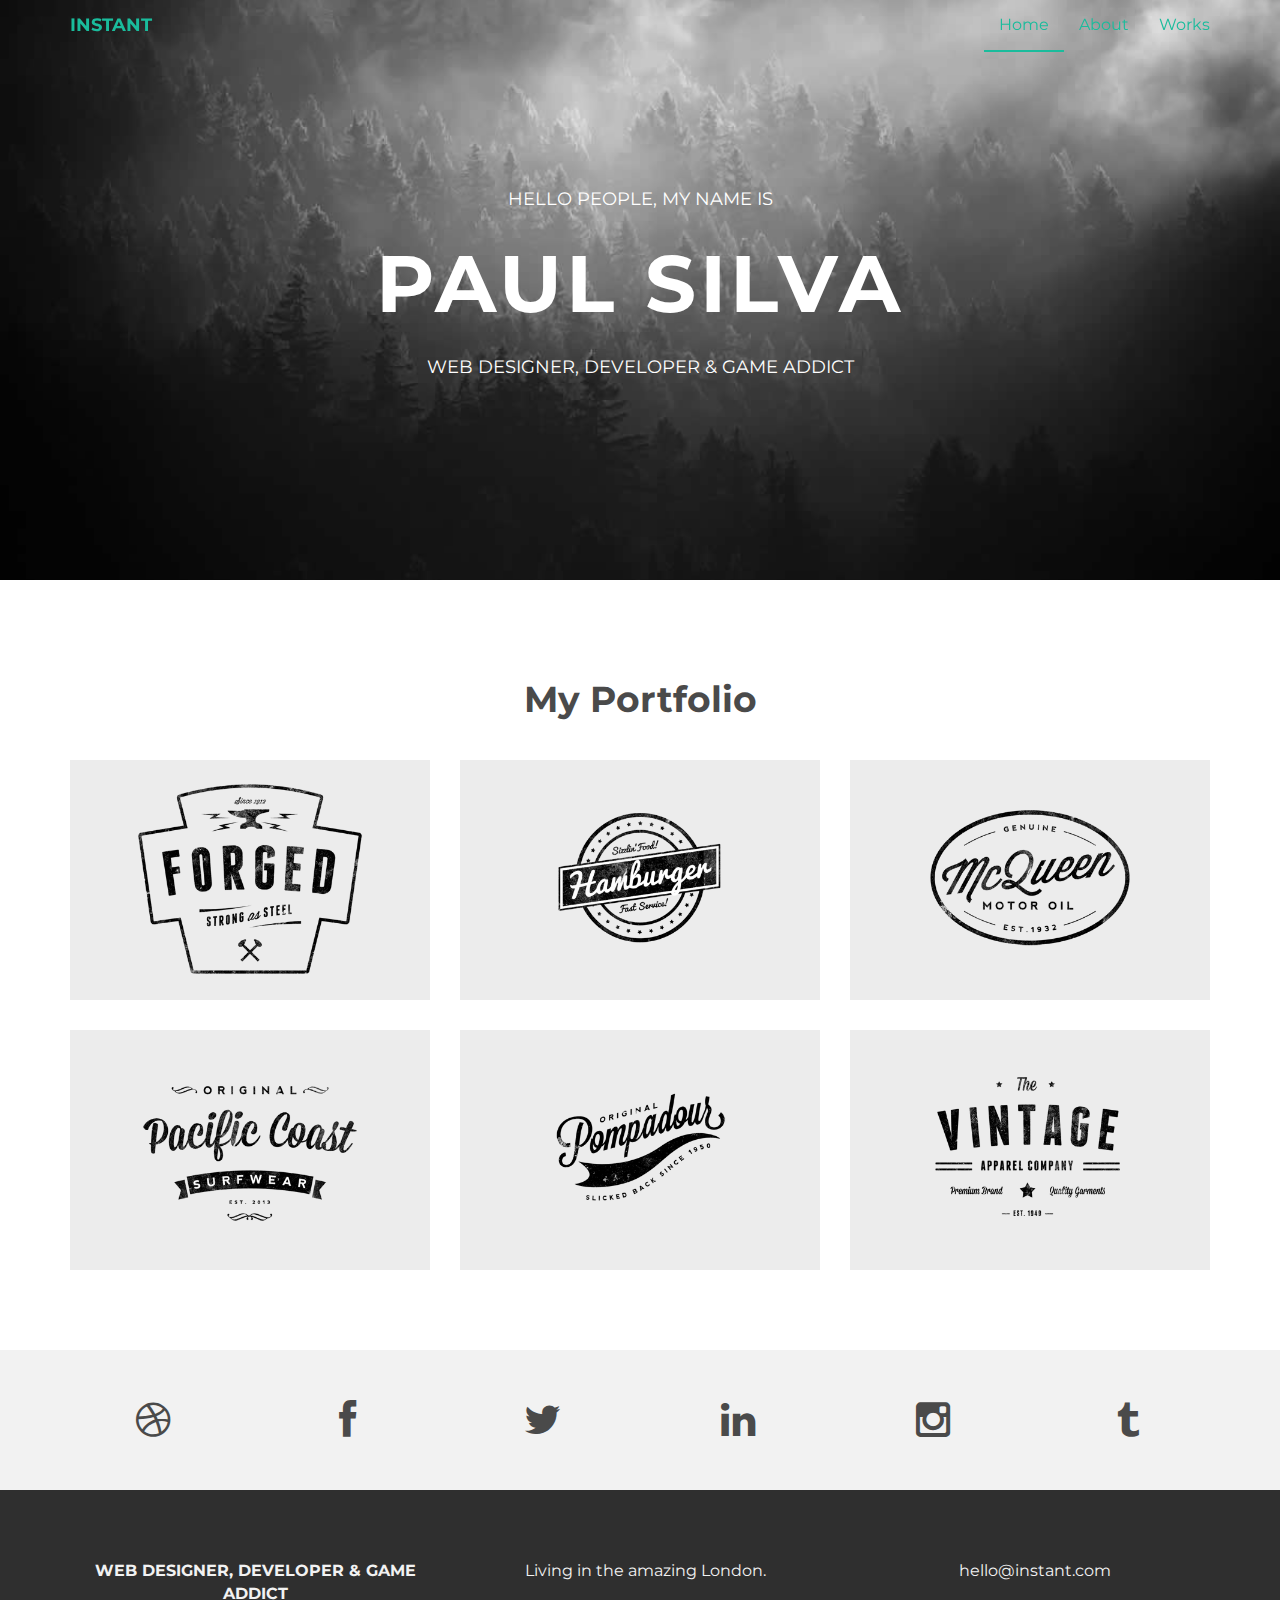
==== index.html @ fdb471a7 "initial commit" ====
<!DOCTYPE html>
<html lang="en">
  <head>
    <meta charset="utf-8">
    <meta http-equiv="X-UA-Compatible" content="IE=edge">
    <meta name="viewport" content="width=device-width, initial-scale=1">
    <meta name="description" content="">
    <meta name="author" content="">
    <link rel="shortcut icon" href="assets/ico/favicon.ico">

    <title>INSTANT - Bootstrap Theme</title>

    <!-- Bootstrap core CSS -->
    <link href="assets/css/bootstrap.css" rel="stylesheet">

    <!-- Custom styles for this template -->
    <link href="assets/css/style.css" rel="stylesheet">
    <link href="assets/css/font-awesome.min.css" rel="stylesheet">

    <!-- Just for debugging purposes. Don't actually copy this line! -->
    <!--[if lt IE 9]><script src="../../assets/js/ie8-responsive-file-warning.js"></script><![endif]-->

    <!-- HTML5 shim and Respond.js IE8 support of HTML5 elements and media queries -->
    <!--[if lt IE 9]>
      <script src="https://oss.maxcdn.com/libs/html5shiv/3.7.0/html5shiv.js"></script>
      <script src="https://oss.maxcdn.com/libs/respond.js/1.4.2/respond.min.js"></script>
    <![endif]-->
  </head>

  <body>

    <!-- Static navbar -->
    <div class="navbar navbar-default navbar-fixed-top" role="navigation">
      <div class="container">
        <div class="navbar-header">
          <button type="button" class="navbar-toggle" data-toggle="collapse" data-target=".navbar-collapse">
            <span class="sr-only">Toggle navigation</span>
            <span class="icon-bar"></span>
            <span class="icon-bar"></span>
            <span class="icon-bar"></span>
          </button>
          <a class="navbar-brand" href="index.html">INSTANT</a>
        </div>
        <div class="navbar-collapse collapse">
          <ul class="nav navbar-nav navbar-right">
            <li class="active"><a href="index.html">Home</a></li>
            <li><a href="about.html">About</a></li>
            <li><a href="#works">Works</a></li>
          </ul>
        </div><!--/.nav-collapse -->
      </div>
    </div>


	<div id="headerwrap">
	    <div class="container">
			<div class="row">
				<div class="col-lg-6 col-lg-offset-3">
					<h4>HELLO PEOPLE, MY NAME IS</h4>
					<h1>PAUL SILVA</h1>
					<h4>WEB DESIGNER, DEVELOPER & GAME ADDICT</h4>
				</div>
			</div><! --/row -->
	    </div> <!-- /container -->
	</div><! --/headerwrap -->
	
	<section id="works"></section>
	<div class="container">
		<div class="row centered mt mb">
			<h1>My Portfolio</h1>
			
			<div class="col-lg-4 col-md-4 col-sm-4 gallery">
				<a href="work.html"><img src="assets/img/portfolio/folio01.png" class="img-responsive"></a>
			</div>
			<div class="col-lg-4 col-md-4 col-sm-4 gallery">
				<a href="work.html"><img src="assets/img/portfolio/folio02.png" class="img-responsive"></a>
			</div>
			<div class="col-lg-4 col-md-4 col-sm-4 gallery">
				<a href="work.html"><img src="assets/img/portfolio/folio03.png" class="img-responsive"></a>
			</div>
			<div class="col-lg-4 col-md-4 col-sm-4 gallery">
				<a href="work.html"><img src="assets/img/portfolio/folio04.png" class="img-responsive"></a>
			</div>
			<div class="col-lg-4 col-md-4 col-sm-4 gallery">
				<a href="work.html"><img src="assets/img/portfolio/folio05.png" class="img-responsive"></a>
			</div>
			<div class="col-lg-4 col-md-4 col-sm-4 gallery">
				<a href="work.html"><img src="assets/img/portfolio/folio06.png" class="img-responsive"></a>
			</div>
		</div><! --/row -->
	</div><! --/container -->
	
	<div id="social">
		<div class="container">
			<div class="row centered">
				<div class="col-lg-2">
					<a href="#"><i class="fa fa-dribbble"></i></a>
				</div>
				<div class="col-lg-2">
					<a href="#"><i class="fa fa-facebook"></i></a>
				</div>
				<div class="col-lg-2">
					<a href="#"><i class="fa fa-twitter"></i></a>
				</div>
				<div class="col-lg-2">
					<a href="#"><i class="fa fa-linkedin"></i></a>
				</div>
				<div class="col-lg-2">
					<a href="#"><i class="fa fa-instagram"></i></a>
				</div>
				<div class="col-lg-2">
					<a href="#"><i class="fa fa-tumblr"></i></a>
				</div>
			
			</div><! --/row -->
		</div><! --/container -->
	</div><! --/social -->

	<div id="footerwrap">
		<div class="container">
			<div class="row centered">
				<div class="col-lg-4">
					<p><b>WEB DESIGNER, DEVELOPER & GAME ADDICT</b></p>
				</div>
			
				<div class="col-lg-4">
					<p>Living in the amazing London.</p>
				</div>
				<div class="col-lg-4">
					<p>hello@instant.com</p>
				</div>
			</div>
		</div>
	</div><! --/footerwrap -->
	


    <!-- Bootstrap core JavaScript
    ================================================== -->
    <!-- Placed at the end of the document so the pages load faster -->
    <script src="https://ajax.googleapis.com/ajax/libs/jquery/1.11.0/jquery.min.js"></script>
    <script src="assets/js/bootstrap.min.js"></script>
  </body>
</html>
---- assets/css/style.css ----
/*
 * Author: Carlos Alvarez
 * URL: http://Alvarez.is
 *
 * Project Name: NYC Design
 * Version: 1.0
 * Date: 04-20-2014
 * URL: 
 */


/* ==========================================================================
   Base Styles, Bootstrap Modifications & Fonts Import
   ========================================================================== */

@import url(http://fonts.googleapis.com/css?family=Montserrat:400,700);


::-moz-selection {
    background: #f2c2c9;
    color: #a4003a;
    text-shadow: none;
}

::selection {
    background: #16a085;
    color: #a4003a;
    text-shadow: none;
}

/*
 * A better looking default horizontal rule
 */

 hr {
    display: block;
    height: 1px;
    border: 0;
    border-top: 1px solid #ccc;
    margin: 1em 0;
    padding: 0;
}

.centered {
	text-align: center
}

.mt {
	margin-top: 80px;
}

.mb {
	margin-bottom: 80px;
}

/* ==========================================================================
   General styles
   ========================================================================== */


body {
    font-family: 'Montserrat', sans-serif;
    font-weight: 400;
    font-size: 16px;

    -webkit-font-smoothing: antialiased;
    -webkit-overflow-scrolling: touch;
}

h1, h2, h3, h4, h5, h6 {
	font-weight: 700;
    color: #4a4a4a;
}


.navbar-brand {
	font-weight: 700;
}

.navbar-default .navbar-brand {
	color: #1abc9c;
}

.navbar-default {
	background-color: transparent;
	border-color: transparent;
}

.navbar-default .navbar-nav > .active > a, .navbar-default .navbar-nav > .active > a:hover, .navbar-default .navbar-nav > .active > a:focus {
	color: #1abc9c;
	background-color: transparent;
	border-bottom: 2px solid #1abc9c
}

.navbar-default .navbar-nav > li > a {
	color: #1abc9c;
}

/* ==========================================================================
   Wrap Sections
   ========================================================================== */

#headerwrap {
	background: url(../img/back.jpg) no-repeat center top;
	margin-top: -70px;
	padding-top: 250px;
	text-align:center;
	background-attachment: relative;
	background-position: center center;
	min-height: 650px;
	width: 100%;
	
    -webkit-background-size: 100%;
    -moz-background-size: 100%;
    -o-background-size: 100%;
    background-size: 100%;

    -webkit-background-size: cover;
    -moz-background-size: cover;
    -o-background-size: cover;
    background-size: cover;
}

#headerwrap h1 {
	color:#ffffff;
	padding-top: 10px;
	padding-bottom: 20px;
	letter-spacing: 4px;
	font-size: 80px;
	font-weight: bold;
}

#headerwrap h4 {
	font-weight: 400;
	color: #ffffff
}

#social {
	padding-top: 50px;
	padding-bottom: 50px;
	background-color: #f2f2f2;
}

#social i {
	font-size: 40px;
	color: #4a4a4a
}

#social i:hover {
	color: #1abc9c
}

#footerwrap {
	padding-top: 70px;
	padding-bottom: 50px;
	background-color: #2f2f2f;
}

#footerwrap p {
	color: #f2f2f2;
	margin-left: 10px;
}

#workwrap {	
	background: url(../img/work.jpg) no-repeat center top;
	margin-top: -70px;
	padding-top: 250px;
	text-align:center;
	background-attachment: relative;
	background-position: center center;
	min-height: 650px;
	width: 100%;
	
    -webkit-background-size: 100%;
    -moz-background-size: 100%;
    -o-background-size: 100%;
    background-size: 100%;

    -webkit-background-size: cover;
    -moz-background-size: cover;
    -o-background-size: cover;
    background-size: cover;
}

#workwrap h1 {
	color:#ffffff;
	padding-top: 10px;
	padding-bottom: 20px;
	letter-spacing: 4px;
	font-size: 80px;
	font-weight: bold;
}

#workwrap h4 {
	font-weight: 400;
	color: #ffffff
}

#aboutwrap {	
	background: url(../img/about.jpg) no-repeat center top;
	margin-top: -70px;
	padding-top: 250px;
	text-align:center;
	background-attachment: relative;
	background-position: center center;
	min-height: 550px;
	width: 100%;
	
    -webkit-background-size: 100%;
    -moz-background-size: 100%;
    -o-background-size: 100%;
    background-size: 100%;

    -webkit-background-size: cover;
    -moz-background-size: cover;
    -o-background-size: cover;
    background-size: cover;
}




/* Gallery */
.gallery {
	margin-top: 30px;
}

.gallery img:hover {
	opacity: 0.4;
}
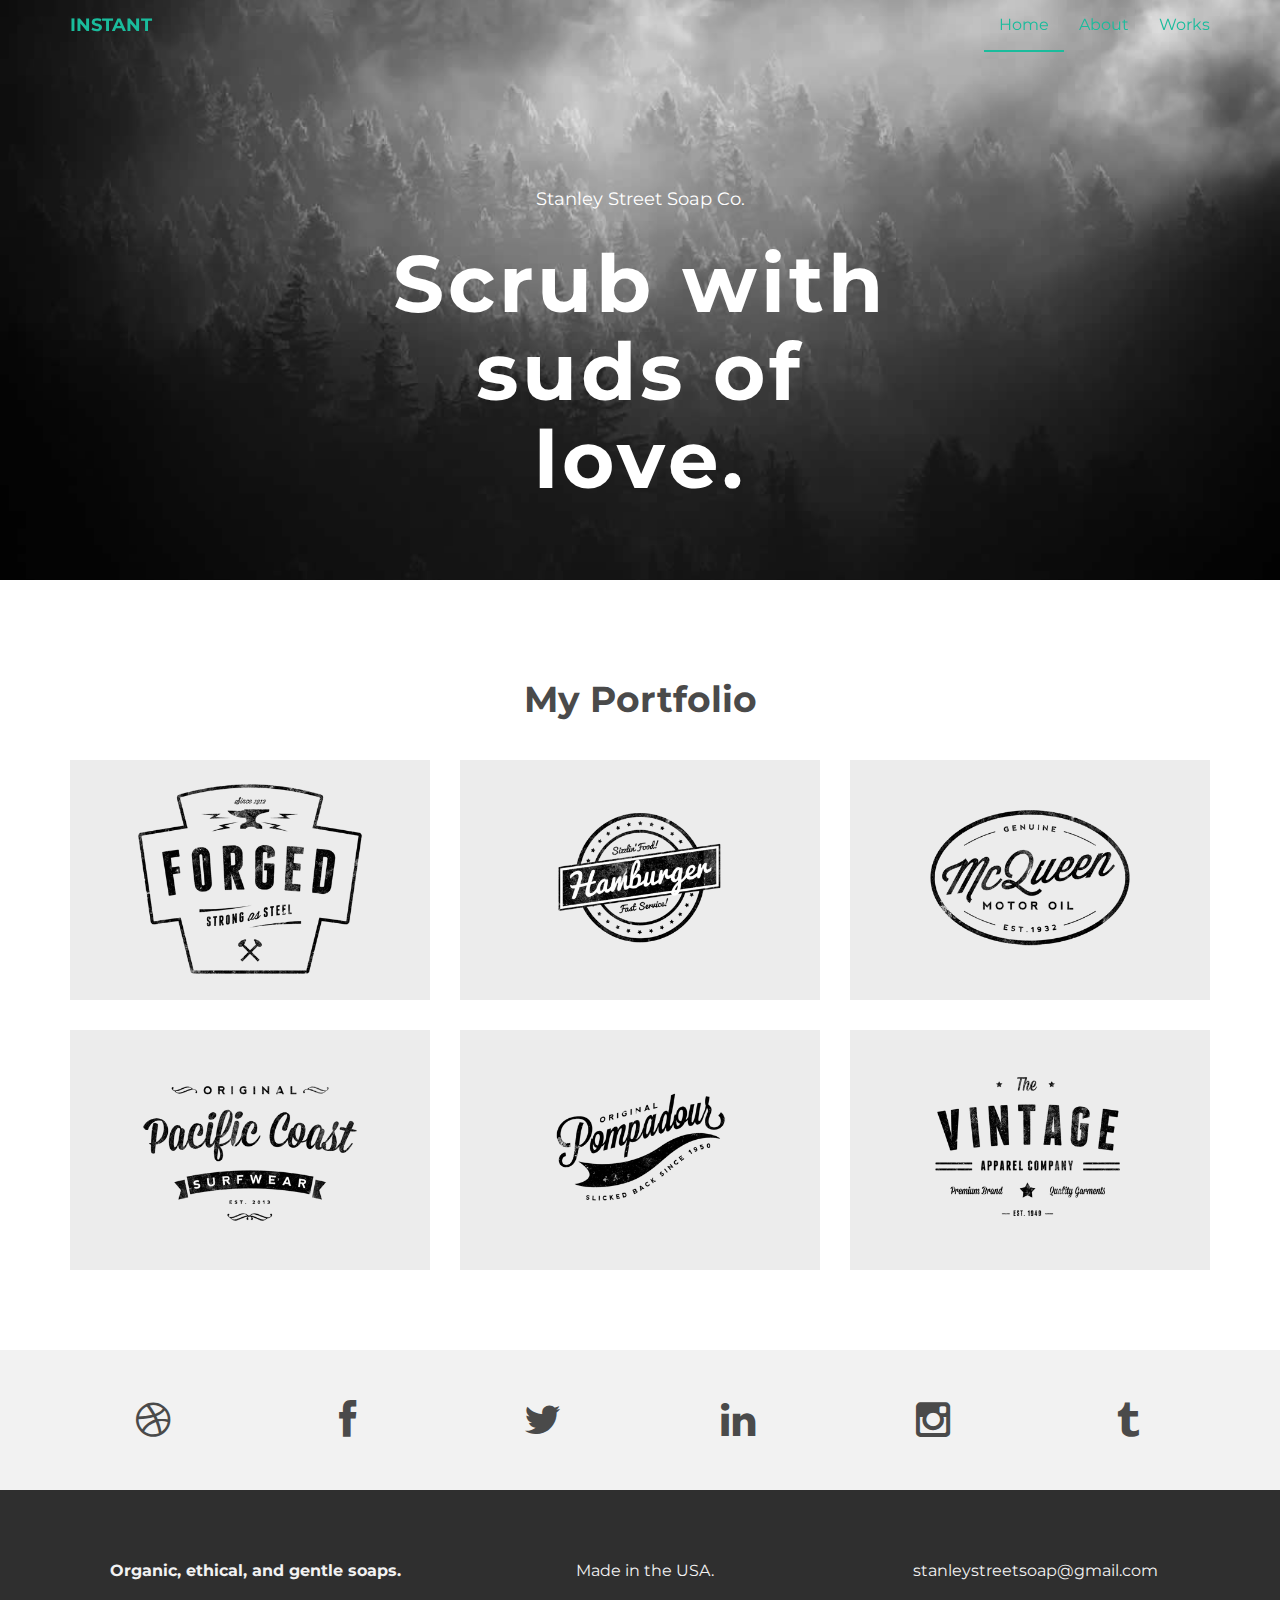
==== commit 5fabfe58: "testing some minor changes" ====
--- a/index.html
+++ b/index.html
@@ -56,9 +56,8 @@
 	    <div class="container">
 			<div class="row">
 				<div class="col-lg-6 col-lg-offset-3">
-					<h4>HELLO PEOPLE, MY NAME IS</h4>
-					<h1>PAUL SILVA</h1>
-					<h4>WEB DESIGNER, DEVELOPER & GAME ADDICT</h4>
+					<h4>Stanley Street Soap Co.</h4>
+					<h1>Scrub with suds of love.</h1>
 				</div>
 			</div><! --/row -->
 	    </div> <!-- /container -->
@@ -120,14 +119,14 @@
 		<div class="container">
 			<div class="row centered">
 				<div class="col-lg-4">
-					<p><b>WEB DESIGNER, DEVELOPER & GAME ADDICT</b></p>
+					<p><b>Organic, ethical, and gentle soaps.</b></p>
 				</div>
 			
 				<div class="col-lg-4">
-					<p>Living in the amazing London.</p>
+					<p>Made in the USA.</p>
 				</div>
 				<div class="col-lg-4">
-					<p>hello@instant.com</p>
+					<p>stanleystreetsoap@gmail.com</p>
 				</div>
 			</div>
 		</div>
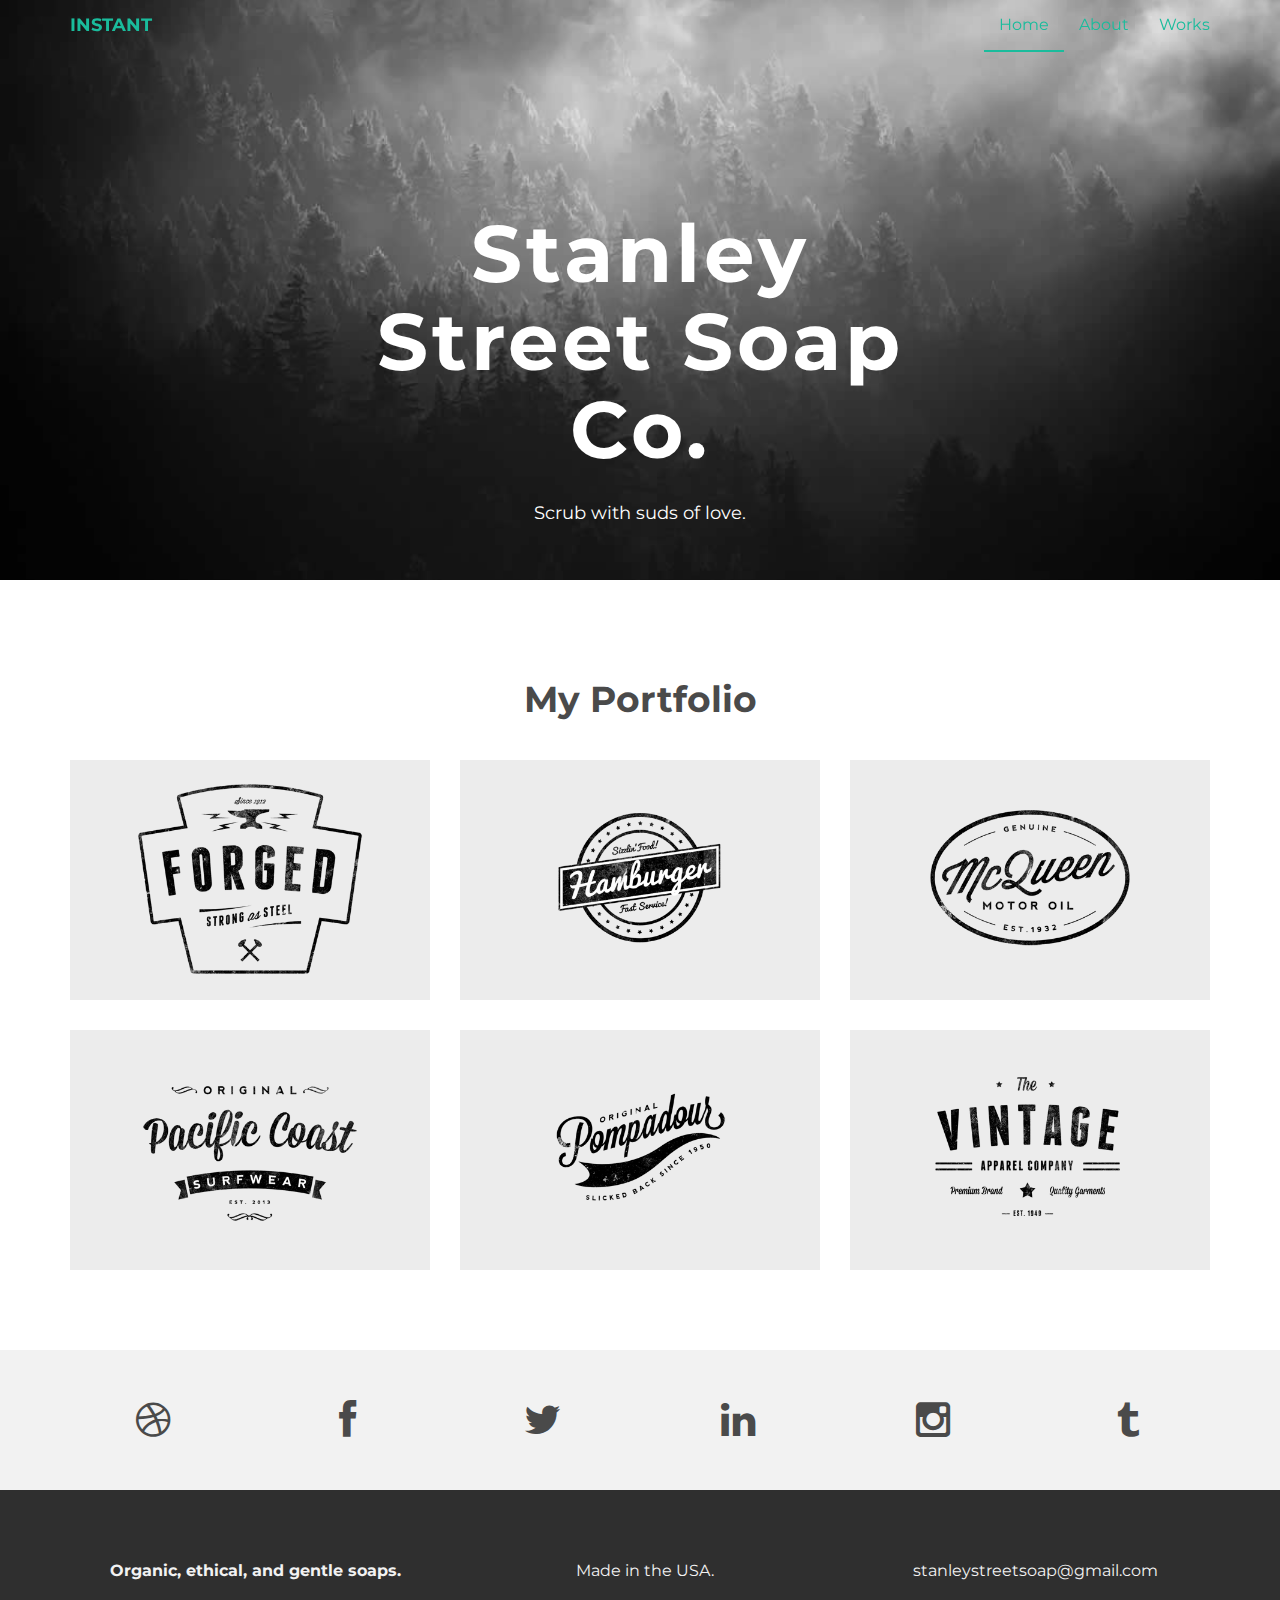
==== commit 6af8ae5f: "message" ====
--- a/index.html
+++ b/index.html
@@ -56,8 +56,8 @@
 	    <div class="container">
 			<div class="row">
 				<div class="col-lg-6 col-lg-offset-3">
-					<h4>Stanley Street Soap Co.</h4>
-					<h1>Scrub with suds of love.</h1>
+					<h1>Stanley Street Soap Co.</h1>
+					<h4>Scrub with suds of love.</h4>
 				</div>
 			</div><! --/row -->
 	    </div> <!-- /container -->
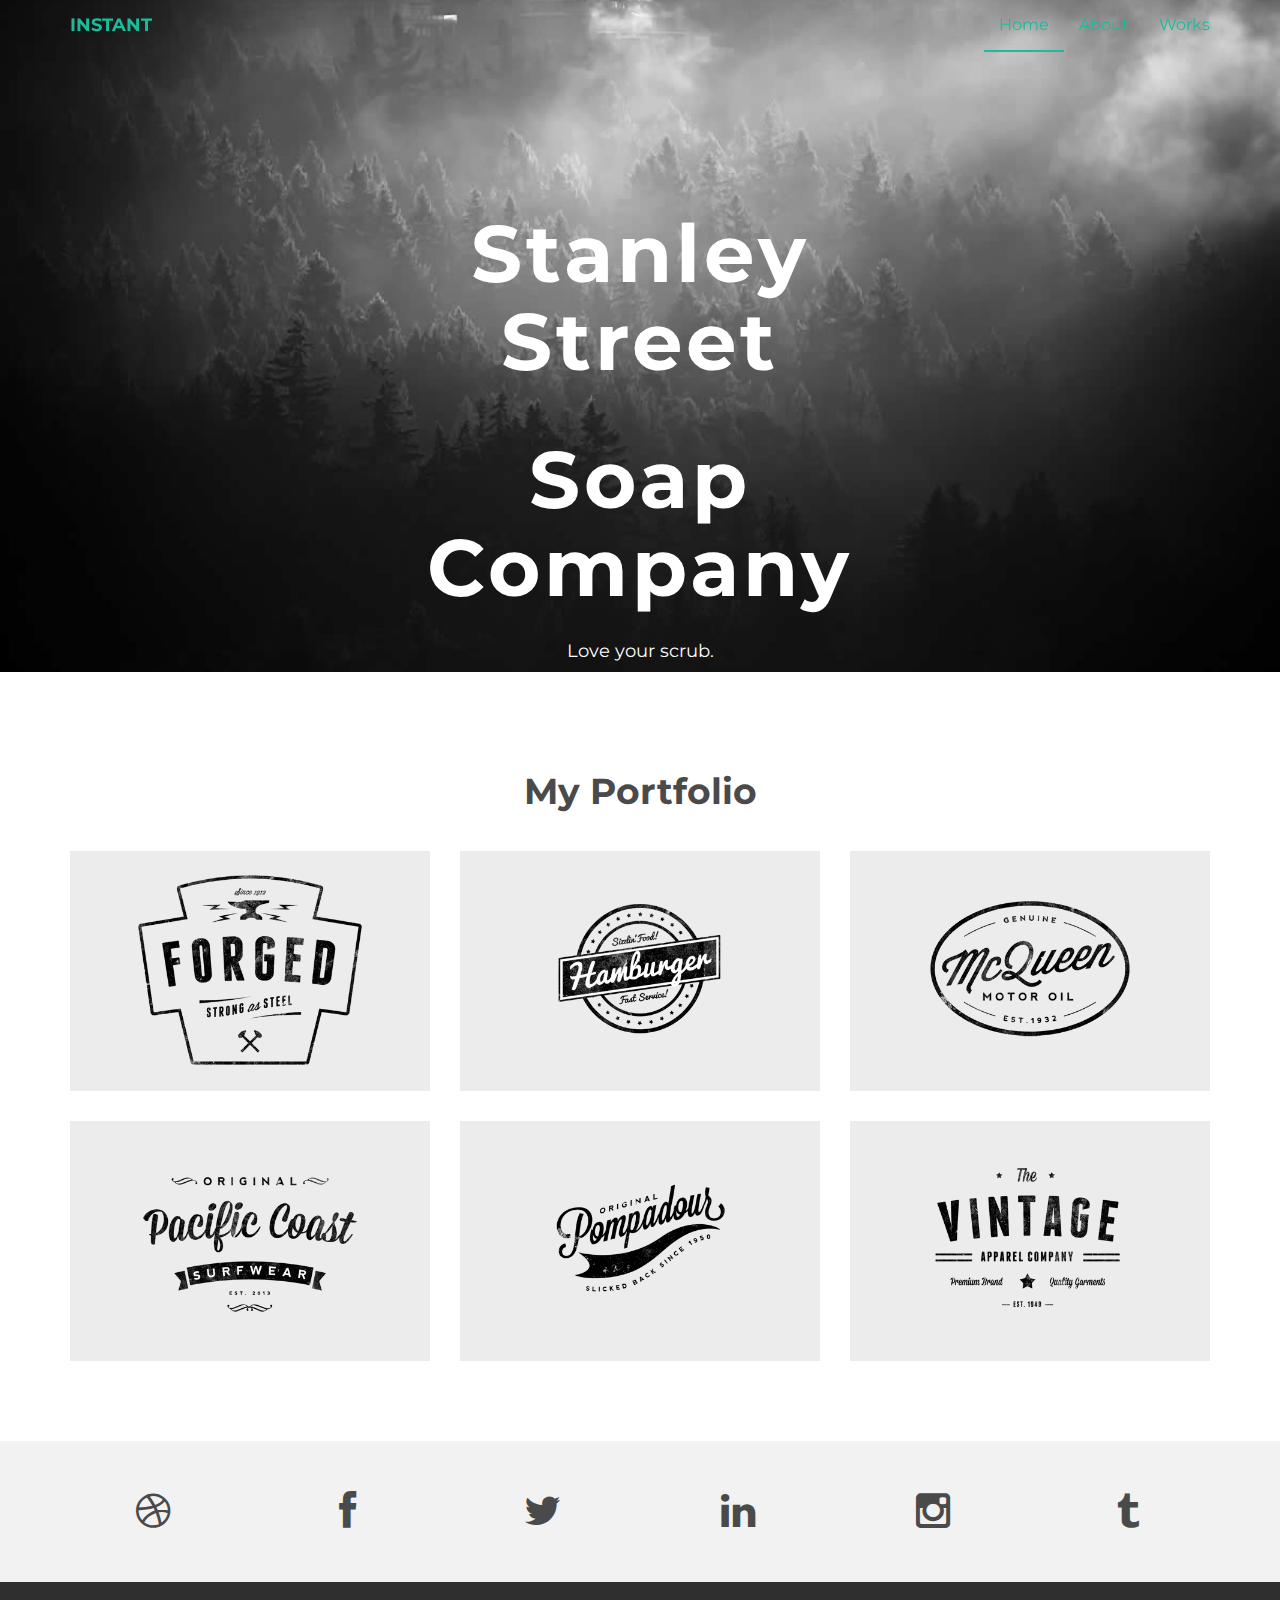
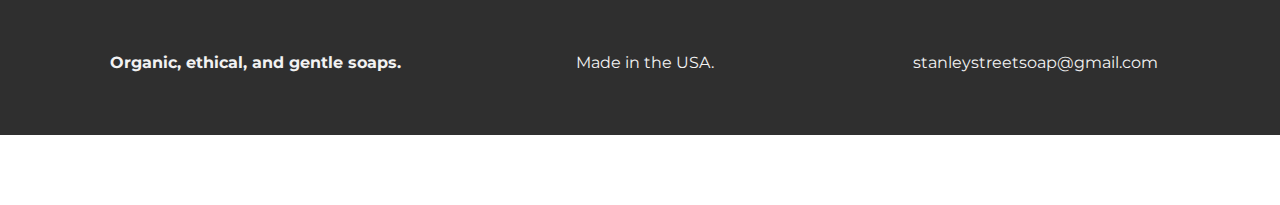
==== commit f47f9272: "Adding edits to new branch..." ====
--- a/index.html
+++ b/index.html
@@ -1,6 +1,7 @@
 <!DOCTYPE html>
 <html lang="en">
-  <head>
+
+<head>
     <meta charset="utf-8">
     <meta http-equiv="X-UA-Compatible" content="IE=edge">
     <meta name="viewport" content="width=device-width, initial-scale=1">
@@ -8,7 +9,7 @@
     <meta name="author" content="">
     <link rel="shortcut icon" href="assets/ico/favicon.ico">
 
-    <title>INSTANT - Bootstrap Theme</title>
+    <title>Home - Stanley Street Soap Co.</title>
 
     <!-- Bootstrap core CSS -->
     <link href="assets/css/bootstrap.css" rel="stylesheet">
@@ -25,113 +26,124 @@
       <script src="https://oss.maxcdn.com/libs/html5shiv/3.7.0/html5shiv.js"></script>
       <script src="https://oss.maxcdn.com/libs/respond.js/1.4.2/respond.min.js"></script>
     <![endif]-->
-  </head>
+</head>
 
-  <body>
+<body>
 
     <!-- Static navbar -->
     <div class="navbar navbar-default navbar-fixed-top" role="navigation">
-      <div class="container">
-        <div class="navbar-header">
-          <button type="button" class="navbar-toggle" data-toggle="collapse" data-target=".navbar-collapse">
+        <div class="container">
+            <div class="navbar-header">
+                <button type="button" class="navbar-toggle" data-toggle="collapse" data-target=".navbar-collapse">
             <span class="sr-only">Toggle navigation</span>
             <span class="icon-bar"></span>
             <span class="icon-bar"></span>
             <span class="icon-bar"></span>
           </button>
-          <a class="navbar-brand" href="index.html">INSTANT</a>
+                <a class="navbar-brand" href="index.html">INSTANT</a>
+            </div>
+            <div class="navbar-collapse collapse">
+                <ul class="nav navbar-nav navbar-right">
+                    <li class="active"><a href="index.html">Home</a></li>
+                    <li><a href="about.html">About</a></li>
+                    <li><a href="#works">Works</a></li>
+                </ul>
+            </div>
+            <!--/.nav-collapse -->
         </div>
-        <div class="navbar-collapse collapse">
-          <ul class="nav navbar-nav navbar-right">
-            <li class="active"><a href="index.html">Home</a></li>
-            <li><a href="about.html">About</a></li>
-            <li><a href="#works">Works</a></li>
-          </ul>
-        </div><!--/.nav-collapse -->
-      </div>
     </div>
 
 
-	<div id="headerwrap">
-	    <div class="container">
-			<div class="row">
-				<div class="col-lg-6 col-lg-offset-3">
-					<h1>Stanley Street Soap Co.</h1>
-					<h4>Scrub with suds of love.</h4>
-				</div>
-			</div><! --/row -->
-	    </div> <!-- /container -->
-	</div><! --/headerwrap -->
-	
-	<section id="works"></section>
-	<div class="container">
-		<div class="row centered mt mb">
-			<h1>My Portfolio</h1>
-			
-			<div class="col-lg-4 col-md-4 col-sm-4 gallery">
-				<a href="work.html"><img src="assets/img/portfolio/folio01.png" class="img-responsive"></a>
-			</div>
-			<div class="col-lg-4 col-md-4 col-sm-4 gallery">
-				<a href="work.html"><img src="assets/img/portfolio/folio02.png" class="img-responsive"></a>
-			</div>
-			<div class="col-lg-4 col-md-4 col-sm-4 gallery">
-				<a href="work.html"><img src="assets/img/portfolio/folio03.png" class="img-responsive"></a>
-			</div>
-			<div class="col-lg-4 col-md-4 col-sm-4 gallery">
-				<a href="work.html"><img src="assets/img/portfolio/folio04.png" class="img-responsive"></a>
-			</div>
-			<div class="col-lg-4 col-md-4 col-sm-4 gallery">
-				<a href="work.html"><img src="assets/img/portfolio/folio05.png" class="img-responsive"></a>
-			</div>
-			<div class="col-lg-4 col-md-4 col-sm-4 gallery">
-				<a href="work.html"><img src="assets/img/portfolio/folio06.png" class="img-responsive"></a>
-			</div>
-		</div><! --/row -->
-	</div><! --/container -->
-	
-	<div id="social">
-		<div class="container">
-			<div class="row centered">
-				<div class="col-lg-2">
-					<a href="#"><i class="fa fa-dribbble"></i></a>
-				</div>
-				<div class="col-lg-2">
-					<a href="#"><i class="fa fa-facebook"></i></a>
-				</div>
-				<div class="col-lg-2">
-					<a href="#"><i class="fa fa-twitter"></i></a>
-				</div>
-				<div class="col-lg-2">
-					<a href="#"><i class="fa fa-linkedin"></i></a>
-				</div>
-				<div class="col-lg-2">
-					<a href="#"><i class="fa fa-instagram"></i></a>
-				</div>
-				<div class="col-lg-2">
-					<a href="#"><i class="fa fa-tumblr"></i></a>
-				</div>
-			
-			</div><! --/row -->
-		</div><! --/container -->
-	</div><! --/social -->
+    <div id="headerwrap">
+        <div class="container">
+            <div class="row">
+                <div class="col-lg-6 col-lg-offset-3">
+                    <h1>Stanley Street</h1>
+                    <h1>Soap Company</h1>
+                    <h4>Love your scrub.</h4>
+                </div>
+            </div>
+            <! --/row -->
+        </div>
+        <!-- /container -->
+    </div>
+    <! --/headerwrap -->
 
-	<div id="footerwrap">
-		<div class="container">
-			<div class="row centered">
-				<div class="col-lg-4">
-					<p><b>Organic, ethical, and gentle soaps.</b></p>
-				</div>
-			
-				<div class="col-lg-4">
-					<p>Made in the USA.</p>
-				</div>
-				<div class="col-lg-4">
-					<p>stanleystreetsoap@gmail.com</p>
-				</div>
-			</div>
-		</div>
-	</div><! --/footerwrap -->
-	
+    <section id="works"></section>
+    <div class="container">
+        <div class="row centered mt mb">
+            <h1>My Portfolio</h1>
+
+            <div class="col-lg-4 col-md-4 col-sm-4 gallery">
+                <a href="work.html"><img src="assets/img/portfolio/folio01.png" class="img-responsive"></a>
+            </div>
+            <div class="col-lg-4 col-md-4 col-sm-4 gallery">
+                <a href="work.html"><img src="assets/img/portfolio/folio02.png" class="img-responsive"></a>
+            </div>
+            <div class="col-lg-4 col-md-4 col-sm-4 gallery">
+                <a href="work.html"><img src="assets/img/portfolio/folio03.png" class="img-responsive"></a>
+            </div>
+            <div class="col-lg-4 col-md-4 col-sm-4 gallery">
+                <a href="work.html"><img src="assets/img/portfolio/folio04.png" class="img-responsive"></a>
+            </div>
+            <div class="col-lg-4 col-md-4 col-sm-4 gallery">
+                <a href="work.html"><img src="assets/img/portfolio/folio05.png" class="img-responsive"></a>
+            </div>
+            <div class="col-lg-4 col-md-4 col-sm-4 gallery">
+                <a href="work.html"><img src="assets/img/portfolio/folio06.png" class="img-responsive"></a>
+            </div>
+        </div>
+        <! --/row -->
+    </div>
+    <! --/container -->
+
+    <div id="social">
+        <div class="container">
+            <div class="row centered">
+                <div class="col-lg-2">
+                    <a href="#"><i class="fa fa-dribbble"></i></a>
+                </div>
+                <div class="col-lg-2">
+                    <a href="#"><i class="fa fa-facebook"></i></a>
+                </div>
+                <div class="col-lg-2">
+                    <a href="#"><i class="fa fa-twitter"></i></a>
+                </div>
+                <div class="col-lg-2">
+                    <a href="#"><i class="fa fa-linkedin"></i></a>
+                </div>
+                <div class="col-lg-2">
+                    <a href="#"><i class="fa fa-instagram"></i></a>
+                </div>
+                <div class="col-lg-2">
+                    <a href="#"><i class="fa fa-tumblr"></i></a>
+                </div>
+
+            </div>
+            <! --/row -->
+        </div>
+        <! --/container -->
+    </div>
+    <! --/social -->
+
+    <div id="footerwrap">
+        <div class="container">
+            <div class="row centered">
+                <div class="col-lg-4">
+                    <p><b>Organic, ethical, and gentle soaps.</b></p>
+                </div>
+
+                <div class="col-lg-4">
+                    <p>Made in the USA.</p>
+                </div>
+                <div class="col-lg-4">
+                    <p>stanleystreetsoap@gmail.com</p>
+                </div>
+            </div>
+        </div>
+    </div>
+    <! --/footerwrap -->
+
 
 
     <!-- Bootstrap core JavaScript
@@ -139,5 +151,6 @@
     <!-- Placed at the end of the document so the pages load faster -->
     <script src="https://ajax.googleapis.com/ajax/libs/jquery/1.11.0/jquery.min.js"></script>
     <script src="assets/js/bootstrap.min.js"></script>
-  </body>
-</html>
+</body>
+
+</html>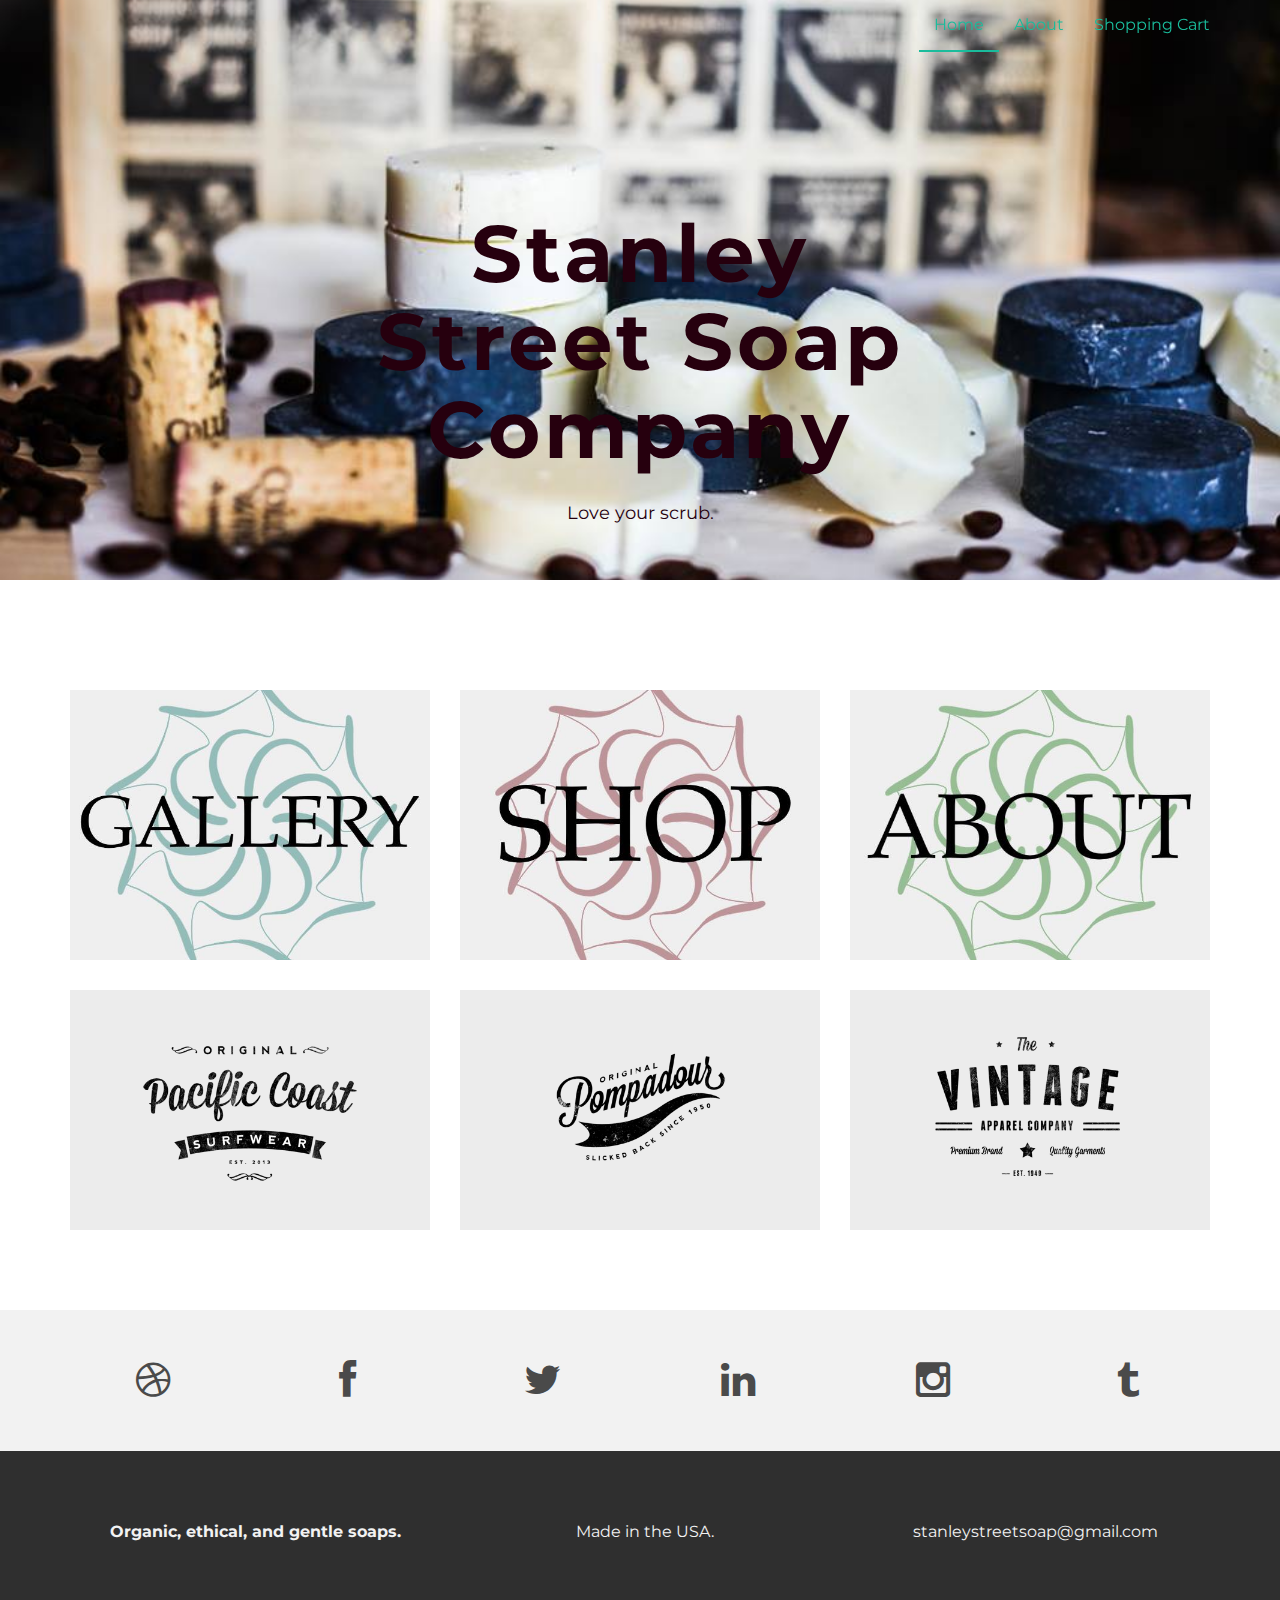
==== commit 8305afc7: "Adding some images, reorganizing site, added new html page" ====
--- a/index.html
+++ b/index.html
@@ -40,13 +40,12 @@
             <span class="icon-bar"></span>
             <span class="icon-bar"></span>
           </button>
-                <a class="navbar-brand" href="index.html">INSTANT</a>
             </div>
             <div class="navbar-collapse collapse">
                 <ul class="nav navbar-nav navbar-right">
                     <li class="active"><a href="index.html">Home</a></li>
                     <li><a href="about.html">About</a></li>
-                    <li><a href="#works">Works</a></li>
+                    <li><a href="shoppingcart.html">Shopping Cart</a></li>
                 </ul>
             </div>
             <!--/.nav-collapse -->
@@ -58,8 +57,7 @@
         <div class="container">
             <div class="row">
                 <div class="col-lg-6 col-lg-offset-3">
-                    <h1>Stanley Street</h1>
-                    <h1>Soap Company</h1>
+                    <h1>Stanley Street Soap Company</h1>
                     <h4>Love your scrub.</h4>
                 </div>
             </div>
@@ -72,25 +70,23 @@
     <section id="works"></section>
     <div class="container">
         <div class="row centered mt mb">
-            <h1>My Portfolio</h1>
-
             <div class="col-lg-4 col-md-4 col-sm-4 gallery">
-                <a href="work.html"><img src="assets/img/portfolio/folio01.png" class="img-responsive"></a>
+                <a href="gallery.html"><img src="assets/img/home-gallery.jpg" class="img-responsive"></a>
             </div>
             <div class="col-lg-4 col-md-4 col-sm-4 gallery">
-                <a href="work.html"><img src="assets/img/portfolio/folio02.png" class="img-responsive"></a>
+                <a href="gallery.html"><img src="assets/img/home-shop.jpg" class="img-responsive"></a>
             </div>
             <div class="col-lg-4 col-md-4 col-sm-4 gallery">
-                <a href="work.html"><img src="assets/img/portfolio/folio03.png" class="img-responsive"></a>
+                <a href="gallery.html"><img src="assets/img/home-about.jpg" class="img-responsive"></a>
             </div>
             <div class="col-lg-4 col-md-4 col-sm-4 gallery">
-                <a href="work.html"><img src="assets/img/portfolio/folio04.png" class="img-responsive"></a>
+                <a href="gallery.html"><img src="assets/img/portfolio/folio04.png" class="img-responsive"></a>
             </div>
             <div class="col-lg-4 col-md-4 col-sm-4 gallery">
-                <a href="work.html"><img src="assets/img/portfolio/folio05.png" class="img-responsive"></a>
+                <a href="gallery.html"><img src="assets/img/portfolio/folio05.png" class="img-responsive"></a>
             </div>
             <div class="col-lg-4 col-md-4 col-sm-4 gallery">
-                <a href="work.html"><img src="assets/img/portfolio/folio06.png" class="img-responsive"></a>
+                <a href="gallery.html"><img src="assets/img/portfolio/folio06.png" class="img-responsive"></a>
             </div>
         </div>
         <! --/row -->
--- a/assets/css/style.css
+++ b/assets/css/style.css
@@ -78,7 +78,7 @@
 }
 
 .navbar-default .navbar-brand {
-	color: #1abc9c;
+	color: #005643;
 }
 
 .navbar-default {
@@ -122,7 +122,7 @@
 }
 
 #headerwrap h1 {
-	color:#ffffff;
+	color:#26000e;
 	padding-top: 10px;
 	padding-bottom: 20px;
 	letter-spacing: 4px;
@@ -132,7 +132,7 @@
 
 #headerwrap h4 {
 	font-weight: 400;
-	color: #ffffff
+	color: #26000e
 }
 
 #social {
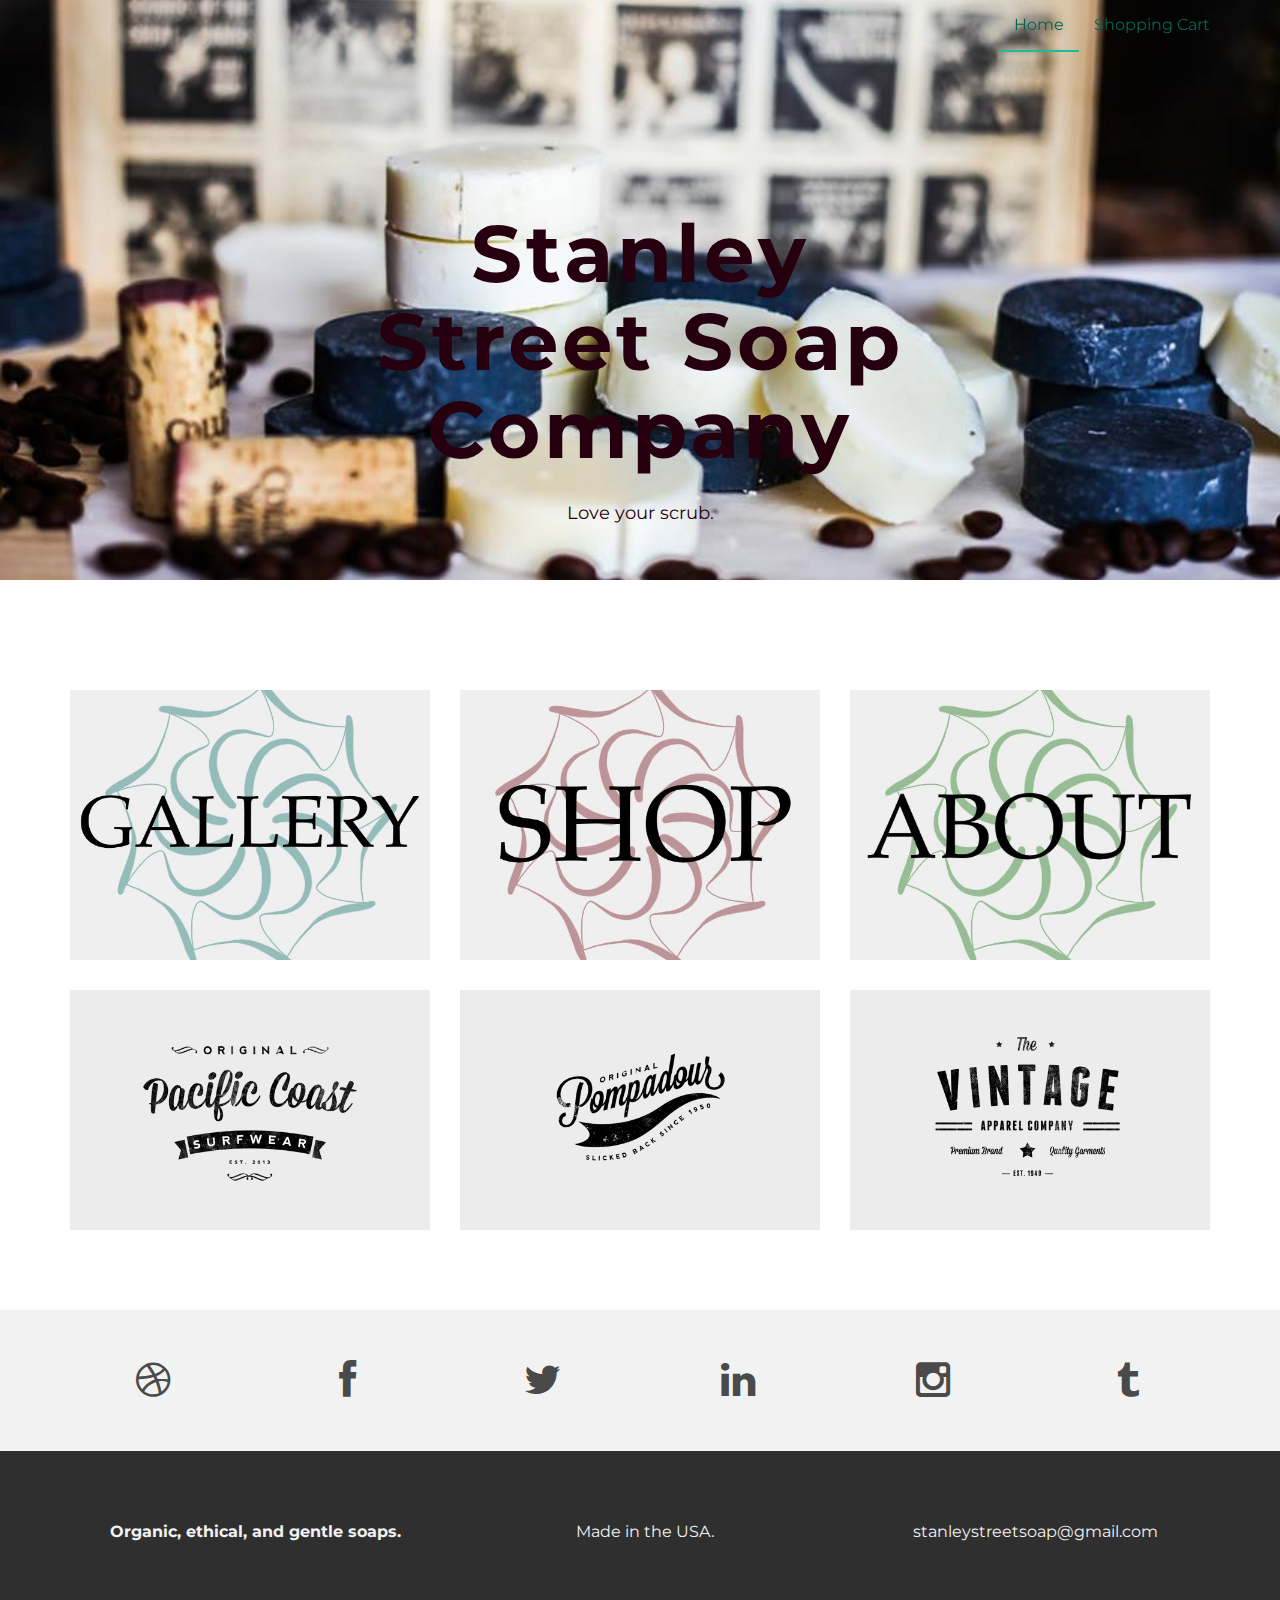
==== commit 1a5a0199: "replaced the about section and image" ====
--- a/index.html
+++ b/index.html
@@ -44,7 +44,6 @@
             <div class="navbar-collapse collapse">
                 <ul class="nav navbar-nav navbar-right">
                     <li class="active"><a href="index.html">Home</a></li>
-                    <li><a href="about.html">About</a></li>
                     <li><a href="shoppingcart.html">Shopping Cart</a></li>
                 </ul>
             </div>
@@ -77,7 +76,7 @@
                 <a href="gallery.html"><img src="assets/img/home-shop.jpg" class="img-responsive"></a>
             </div>
             <div class="col-lg-4 col-md-4 col-sm-4 gallery">
-                <a href="gallery.html"><img src="assets/img/home-about.jpg" class="img-responsive"></a>
+                <a href="about.html"><img src="assets/img/home-about.jpg" class="img-responsive"></a>
             </div>
             <div class="col-lg-4 col-md-4 col-sm-4 gallery">
                 <a href="gallery.html"><img src="assets/img/portfolio/folio04.png" class="img-responsive"></a>
--- a/assets/css/style.css
+++ b/assets/css/style.css
@@ -87,13 +87,13 @@
 }
 
 .navbar-default .navbar-nav > .active > a, .navbar-default .navbar-nav > .active > a:hover, .navbar-default .navbar-nav > .active > a:focus {
-	color: #1abc9c;
+	color: #006651;
 	background-color: transparent;
 	border-bottom: 2px solid #1abc9c
 }
 
 .navbar-default .navbar-nav > li > a {
-	color: #1abc9c;
+	color: #006651;
 }
 
 /* ==========================================================================
